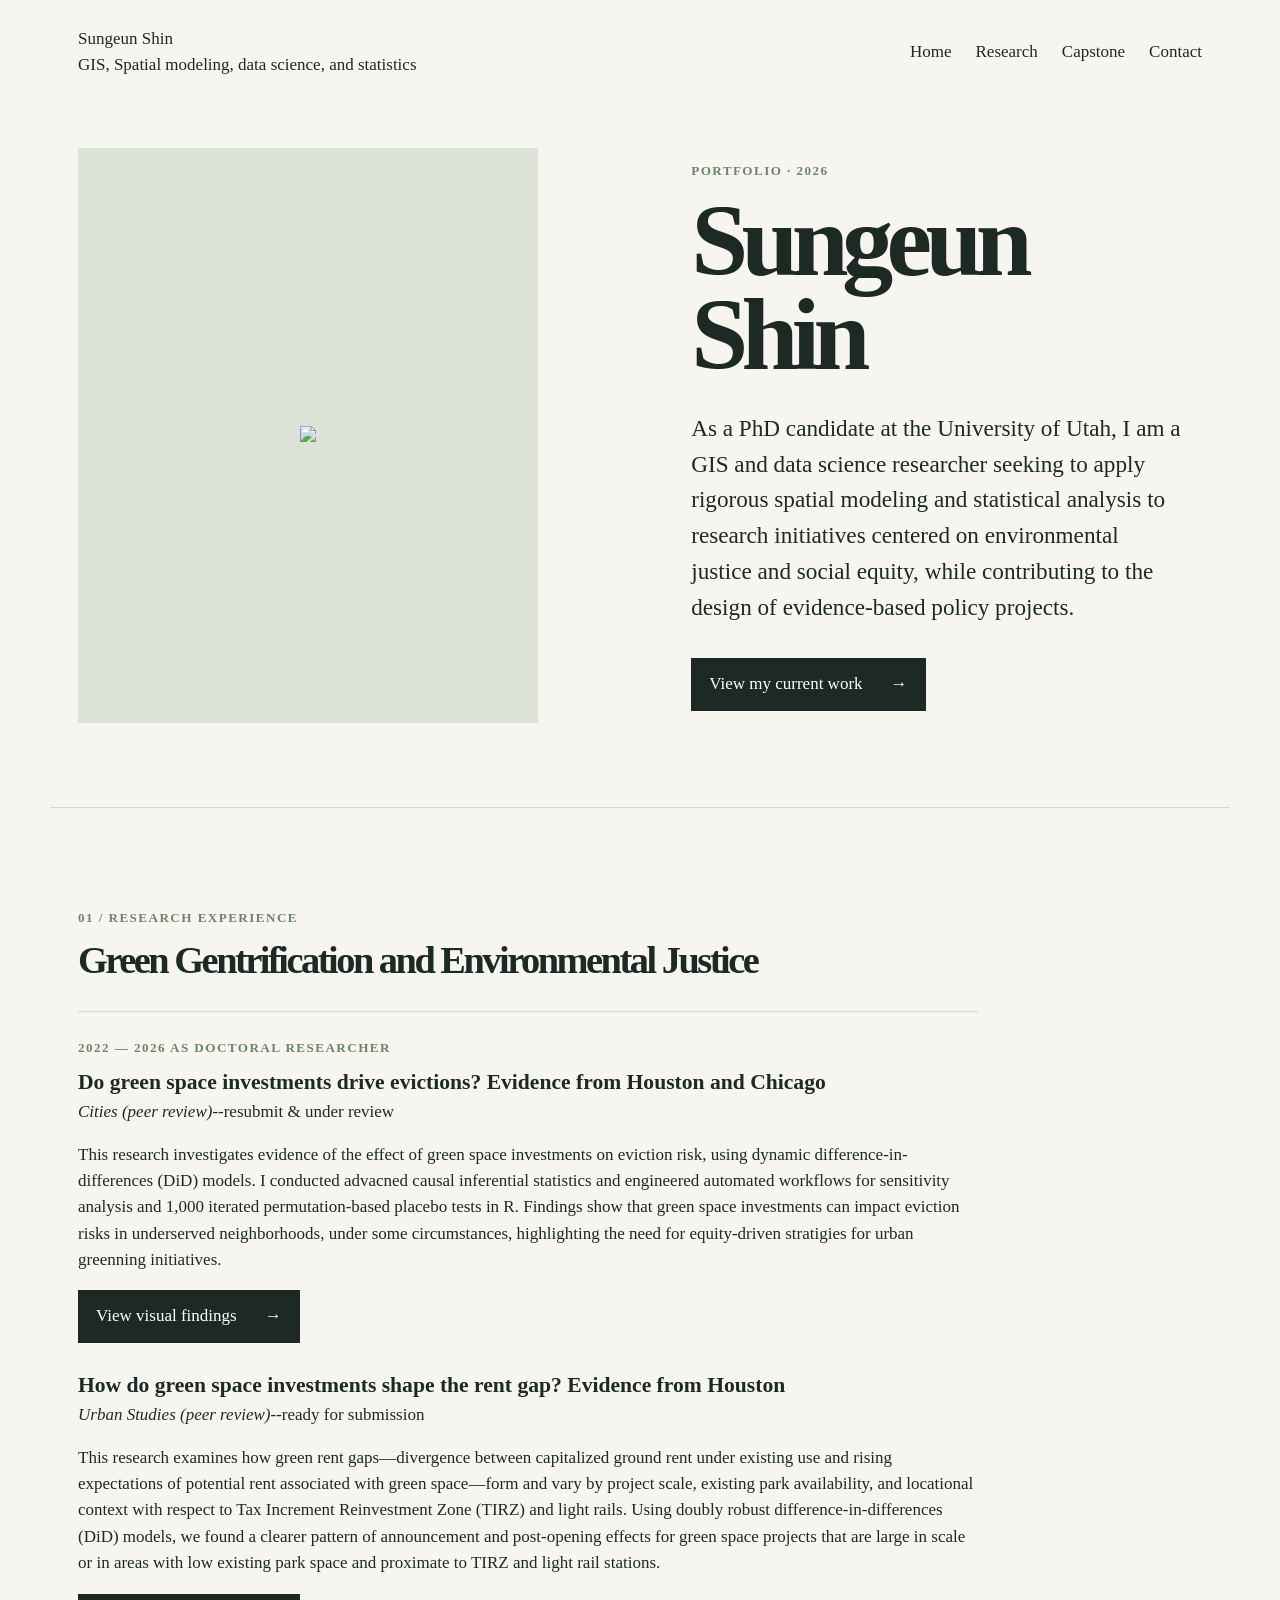
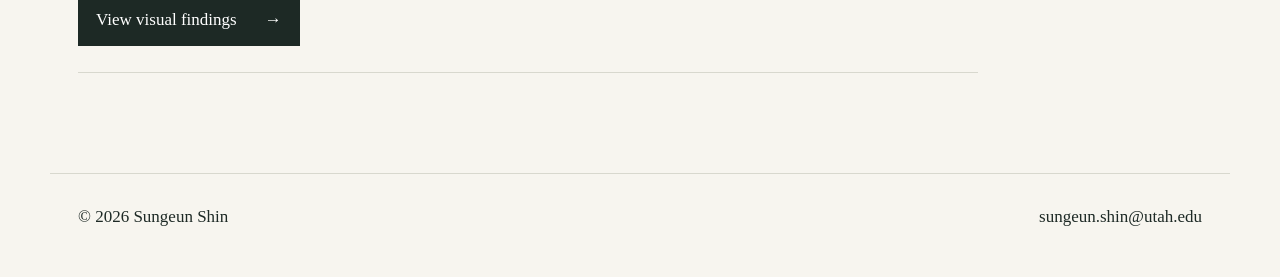
==== index.html @ 34f6852f "Add files via upload" ====
<!DOCTYPE html>
<html lang="en">
<head>
  <meta charset="UTF-8" />
  <meta name="viewport" content="width=device-width, initial-scale=1.0" />
  <meta name="description" content="Portfolio of Your Name" />
  <script src="https://d3js.org/d3.v7.js" defer></script>
  <script src="image.js" defer></script>
  <title>Sungeun Shin — Portfolio</title>
  <link rel="stylesheet" href="styles.css">
</head>
<body>
  <header class="site-header">
    <a class="logo" href="#home">Sungeun Shin </br>GIS, Spatial modeling, data science, and statistics</a>
    <nav aria-label="Primary navigation">
      <a href="index.html">Home</a>
      <a href="index.html#research">Research</a>
      <a href="capstone.html">Capstone</a>
      <a href="mailto:you@example.com">Contact</a>
    </nav>
  </header>

  <main>
    <!-- HOME / FIRST PAGE -->
    <section class="hero" id="home">
      <div class="portrait" role="img" aria-label="Placeholder for your portrait", src="sue_aag.JPG">
         <img class="portrait", src="images/sue_aag.JPG">
      </div>
      <div class="hero-copy">
        <p class="eyebrow">Portfolio · 2026</p>
        <h1>Sungeun Shin</h1>
        <p class="intro">
          As a PhD candidate at the University of Utah, 
          I am a GIS and data science researcher seeking to apply rigorous
          spatial modeling and statistical analysis to research initiatives centered on
          environmental justice and social equity, while contributing to the design of 
          evidence-based policy projects.
        </p>
        <a class="button" href="#research">View my current work <span>→</span></a>
      </div>
    </section>

    <!-- RESEARCH PAGE -->
    <section class="page-section" id="research">
      <p class="eyebrow">01 / Research experience</p>
      <h2>Green Gentrification and Environmental Justice</h2>
      <div class="research-list">
        <article>
          <p class="date">2022 — 2026 as doctoral researcher </p>
          <h3 style="margin-bottom: 0;">Do green space investments drive evictions? Evidence from Houston and Chicago</h3>
          <p style="margin-top: 0; margin-bottom: 1rem;"><i>Cities (peer review)</i>--resubmit & under review</p>
          <p>
              This research investigates evidence of the effect of green space investments 
              on eviction risk, using dynamic difference-in-differences (DiD) models.
              I conducted advacned causal inferential statistics and engineered automated workflows
              for sensitivity analysis and 1,000 iterated permutation-based placebo tests in R.
              Findings show that green space investments can impact eviction risks in underserved neighborhoods,
              under some circumstances, highlighting the need for equity-driven stratigies for urban greenning initiatives.
          </p>
          <a class="button" href="research.html#eviction-findings">View visual findings <span>→</span></a>
        <br></br>
          <h3 style="margin-bottom: 0;">How do green space investments shape the rent gap? Evidence from Houston</h3>
          <p style="margin-top: 0; margin-bottom: 1rem;"><i>Urban Studies (peer review)</i>--ready for submission</p>
          <p>This research examines how green rent gaps—divergence between capitalized ground rent under existing use
            and rising expectations of potential rent associated with green space—form and vary by project scale, existing 
            park availability, and locational context with respect to Tax Increment Reinvestment Zone (TIRZ) and light rails.
            Using doubly robust difference-in-differences (DiD) models, we found a clearer pattern of announcement and post-opening 
            effects for green space projects that are large in scale or in areas with low existing park space and proximate to 
            TIRZ and light rail stations.
          </p>
          <a class="button" href="research.html#rent-gap-findings">View visual findings <span>→</span></a>
        </article>
      </div>
    

  </main>

  <footer>
    <p>© 2026 Sungeun Shin</p>
    <a href="mailto:sungeun.shin@utah.edu">sungeun.shin@utah.edu</a>
  </footer>
</body>
</html>
---- styles.css ----
:root {
  --ink: #1d2925;
  --paper: #f7f5ef;
  --accent: #6e846b;
  --line: #d8d8ce;
}

* { box-sizing: border-box; }
html { scroll-behavior: smooth; }
body {
  margin: 0;
  background: var(--paper);
  color: var(--ink);
  font-family: Aptos, "Aptos Display";
  font-size: 17px;
  line-height: 1.55;
}

.site-header, main, footer { max-width: 1180px; margin: 0 auto; }
.site-header {
  display: flex;
  align-items: center;
  justify-content: space-between;
  padding: 26px 28px;
}
.logo { color: var(--ink); font-weight: 500; text-decoration: none; }
nav { display: flex; gap: 24px; }
nav a, footer a { color: inherit; text-decoration: none; }
nav a:hover, footer a:hover, .text-link:hover { color: var(--accent); }

.hero {
  min-height: 78vh;
  display: grid;
  grid-template-columns: 1fr 1fr;
  gap: clamp(38px, 8vw, 120px);
  align-items: center;
  padding: 40px 28px 80px;
}
.portrait, .project-image {
  background: #dce2d5;
  color: #52614f;
  display: grid;
  place-items: center;
  text-align: center;
}
.portrait { aspect-ratio: 4 / 5; max-width: 460px; font-size: 1.05rem; }
.eyebrow, .date { color: var(--accent); font-size: .82rem; font-weight: 700; letter-spacing: .11em; text-transform: uppercase; }
h1, h2, h3, p { margin-top: 0; }
h1 { font-size: clamp(3.3rem, 8vw, 6.7rem); line-height: .92; letter-spacing: -.065em; margin-bottom: 28px; }
h2 { font-size: clamp(1.35rem, 3vw, 4.9rem); line-height: 1; letter-spacing: -.065em; max-width: 900px; }
h3 { font-size: 1.35rem; margin-bottom: 8px; }
.intro { font-size: clamp(1.15rem, 2vw, 1.45rem); max-width: 490px; margin-bottom: 32px; }
.button { background: var(--ink); color: white; display: inline-flex; gap: 28px; padding: 13px 18px; text-decoration: none; }


.page-section { border-top: 1px solid var(--line); padding: 100px 28px; }
.two-column { display: grid; grid-template-columns: minmax(0, 1.2fr) minmax(260px, .8fr); gap: 5%; max-width: 940px; }
.project-details { border-top: 1px solid var(--line); list-style: none; margin: 0; padding: 0; }
.project-details li { border-bottom: 1px solid var(--line); display: flex; justify-content: space-between; gap: 15px; padding: 12px 0; }
.project-image { min-height: 380px; margin: 28px 0 0px; }
.text-link { color: var(--ink); font-weight: 700; }
.research-list { max-width: 900px; }
.research-list article { border-top: 1px solid var(--line); padding: 26px 0; }
.research-list article:last-child { border-bottom: 1px solid var(--line); }
.date { margin-bottom: 7px; }
footer { border-top: 1px solid var(--line); display: flex; justify-content: space-between; padding: 30px 28px; }

@media (max-width: 680px) {
  .site-header { align-items: flex-start; }
  nav { gap: 13px; font-size: .9rem; }
  .hero, .two-column { grid-template-columns: 1fr; }
  .hero { min-height: auto; padding-top: 28px; }
  .portrait { max-width: none; }
  .page-section { padding: 72px 28px; }
  footer { flex-direction: column; gap: 8px; }
}
.project-image {
  position: relative;
  width: 100%;
  overflow: hidden;
  border-radius: 12px;
}
.project-media {
  width: 100%;
}

.caption {
  margin: 0.1rem 0 0;
  color: #666;
  font-size: 1rem;
  text-align: center;
}

.slide-button {
  position: absolute;
  top: 50%;
  transform: translateY(-50%);
  width: 42px;
  height: 42px;
  border: none;
  border-radius: 50%;
  background: rgba(0, 0, 0, 0.6);
  color: white;
  font-size: 1.5rem;
  cursor: pointer;
}

.slide-button:hover {
  background: rgba(0, 0, 0, 0.85);
}

.previous {
  left: 12px;
}

.next {
  right: 12px;
}

.slide-counter {
  position: absolute;
  right: 12px;
  bottom: 8px;
  margin: 0;
  padding: 4px 9px;
  border-radius: 12px;
  background: rgba(0, 0, 0, 0.65);
  color: white;
  font-size: 0.8rem;
}
p.detail {
  font-family: Aptos !important;
  font-size: 1.2rem !important;
}

.finding {
  border-top: 1px solid var(--line);
  margin-top: 72px;
  padding-top: 38px;
}

.finding-question {
  font-size: clamp(1.5rem, 3vw, 2.4rem);
  letter-spacing: -.04em;
  margin-bottom: 18px;
}

.visual-figure {
  margin: 28px 0 50px;
}

.visual-placeholder {
  align-items: center;
  background: #dce2d5;
  color: #52614f;
  display: flex;
  justify-content: center;
  min-height: 360px;
  padding: 28px;
  text-align: center;
}

.visual-figure figcaption {
  color: #666;
  font-size: 1rem;
  margin-top: 10px;
  text-align: center;
  
}

.visual-figure img {
  display: block;
  width: auto !important;
  max-width: 100%;
  height: 100% !important;
}
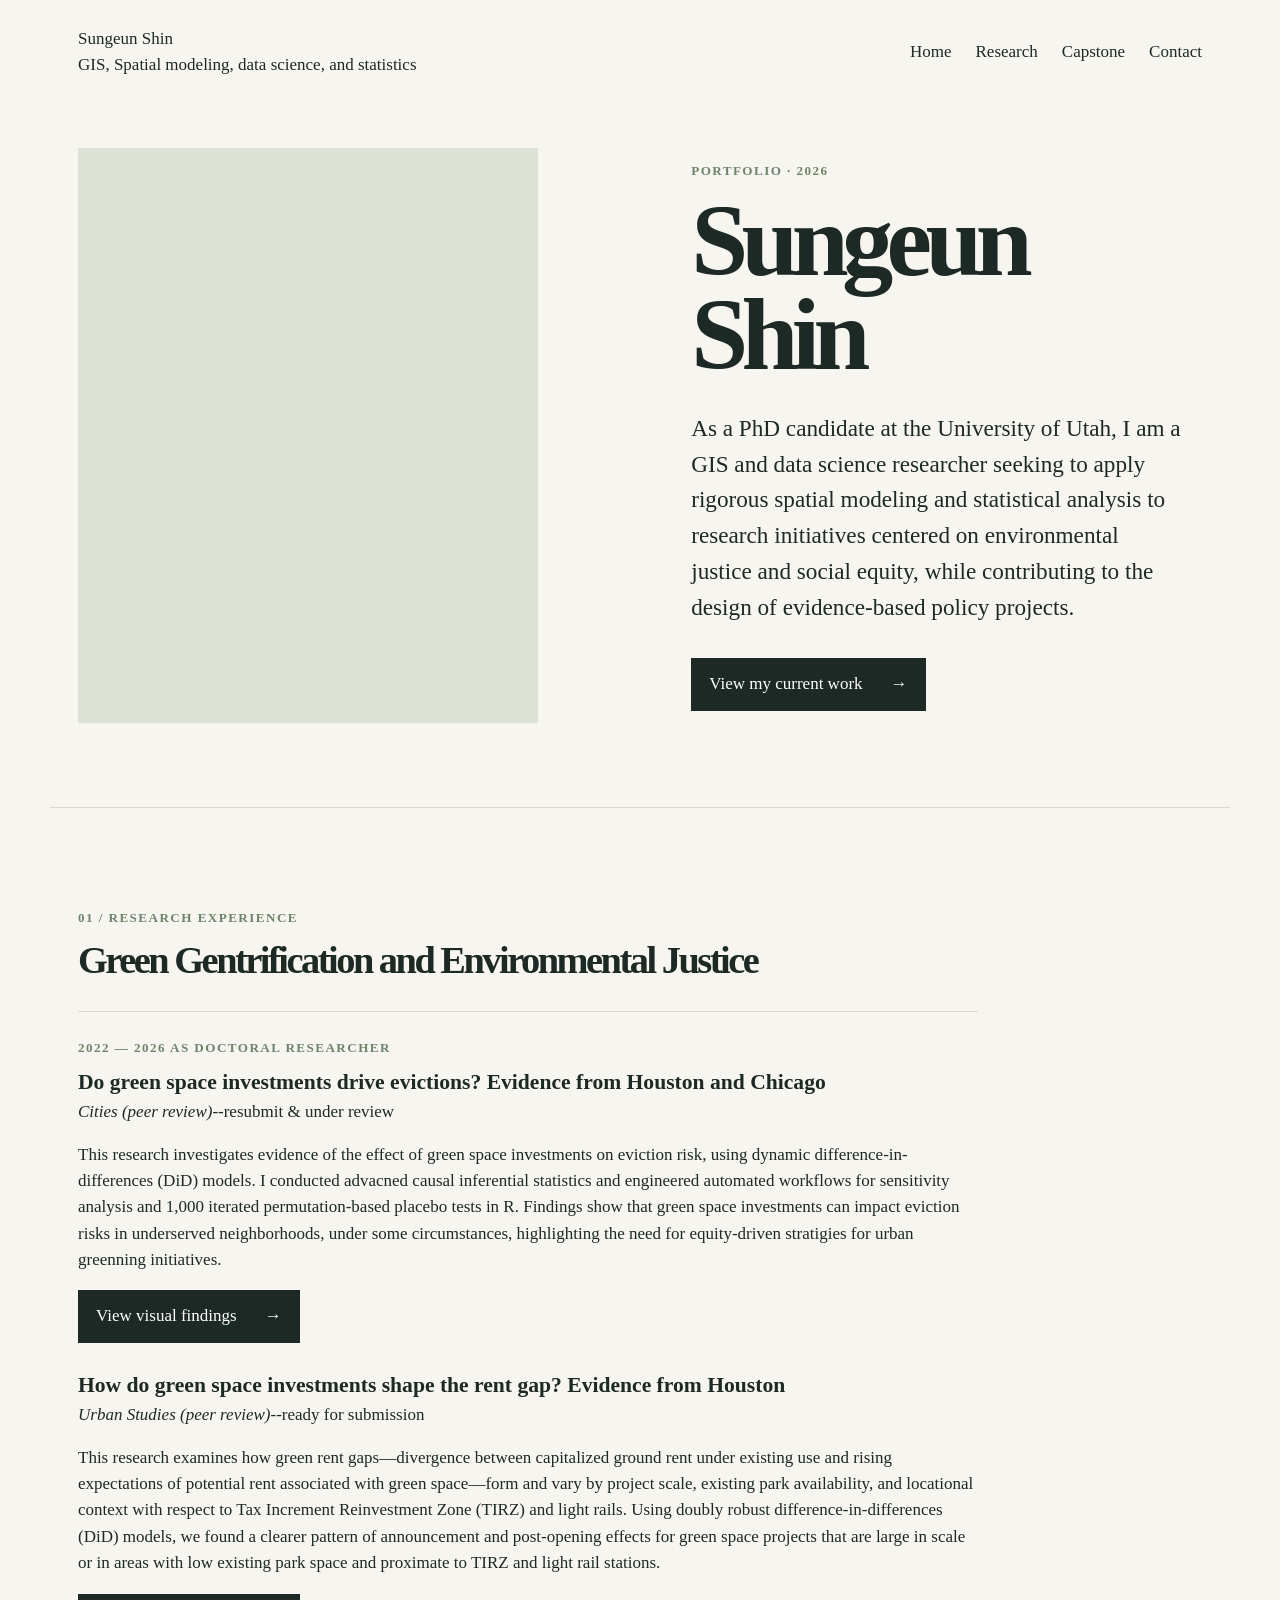
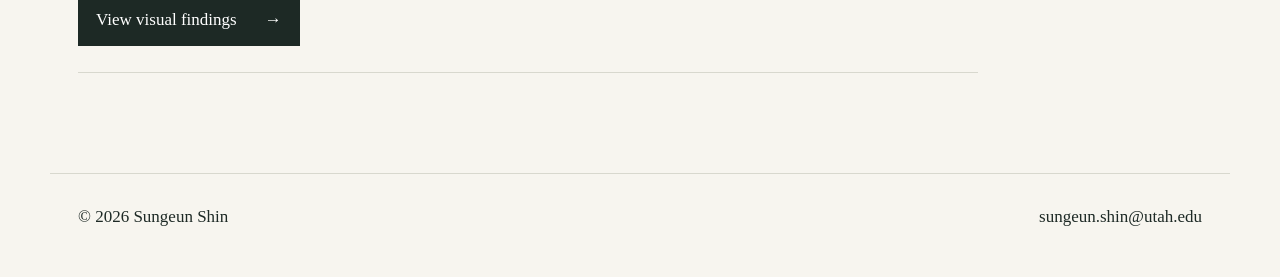
==== commit 17d8b99d: "sue_aag modified" ====
--- a/index.html
+++ b/index.html
@@ -24,7 +24,7 @@
     <!-- HOME / FIRST PAGE -->
     <section class="hero" id="home">
       <div class="portrait" role="img" aria-label="Placeholder for your portrait", src="sue_aag.JPG">
-         <img class="portrait", src="images/sue_aag.JPG">
+         <!-- <img class="portrait", src="images/sue_aag.JPG"> -->
       </div>
       <div class="hero-copy">
         <p class="eyebrow">Portfolio · 2026</p>
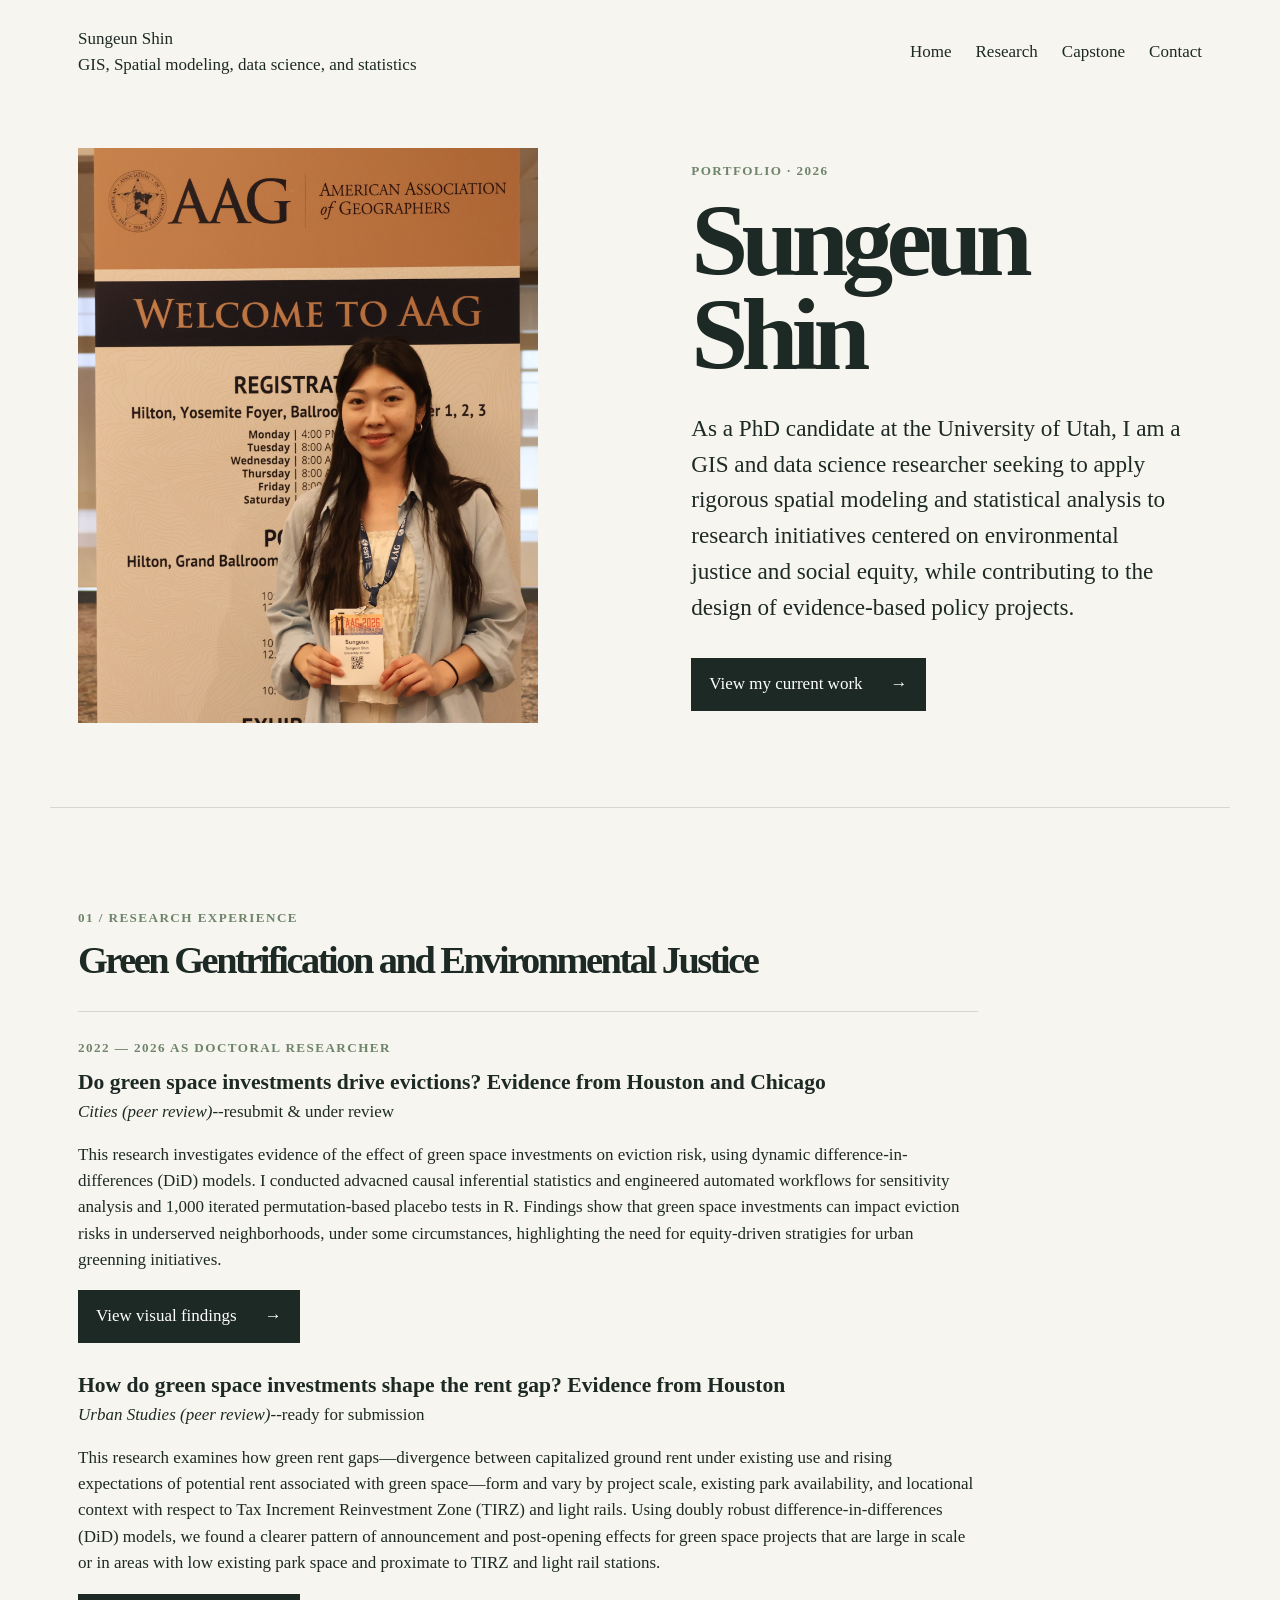
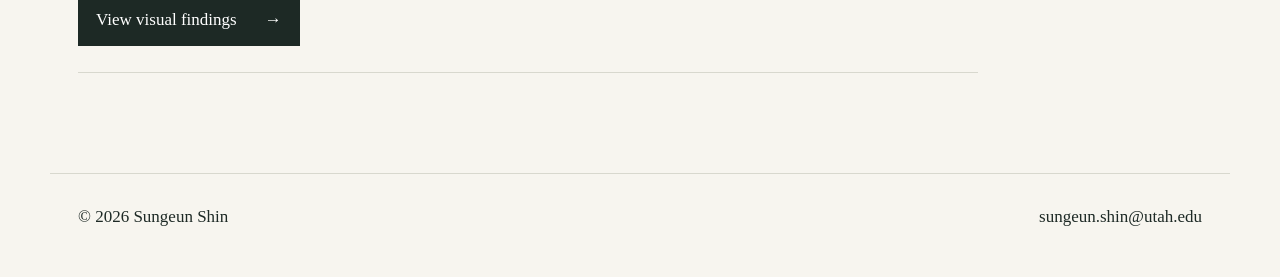
==== commit de96aab0: "image_sue" ====
--- a/index.html
+++ b/index.html
@@ -24,7 +24,7 @@
     <!-- HOME / FIRST PAGE -->
     <section class="hero" id="home">
       <div class="portrait" role="img" aria-label="Placeholder for your portrait", src="sue_aag.JPG">
-         <!-- <img class="portrait", src="images/sue_aag.JPG"> -->
+         <img class="portrait", src="images/sue_aag.JPG">
       </div>
       <div class="hero-copy">
         <p class="eyebrow">Portfolio · 2026</p>
